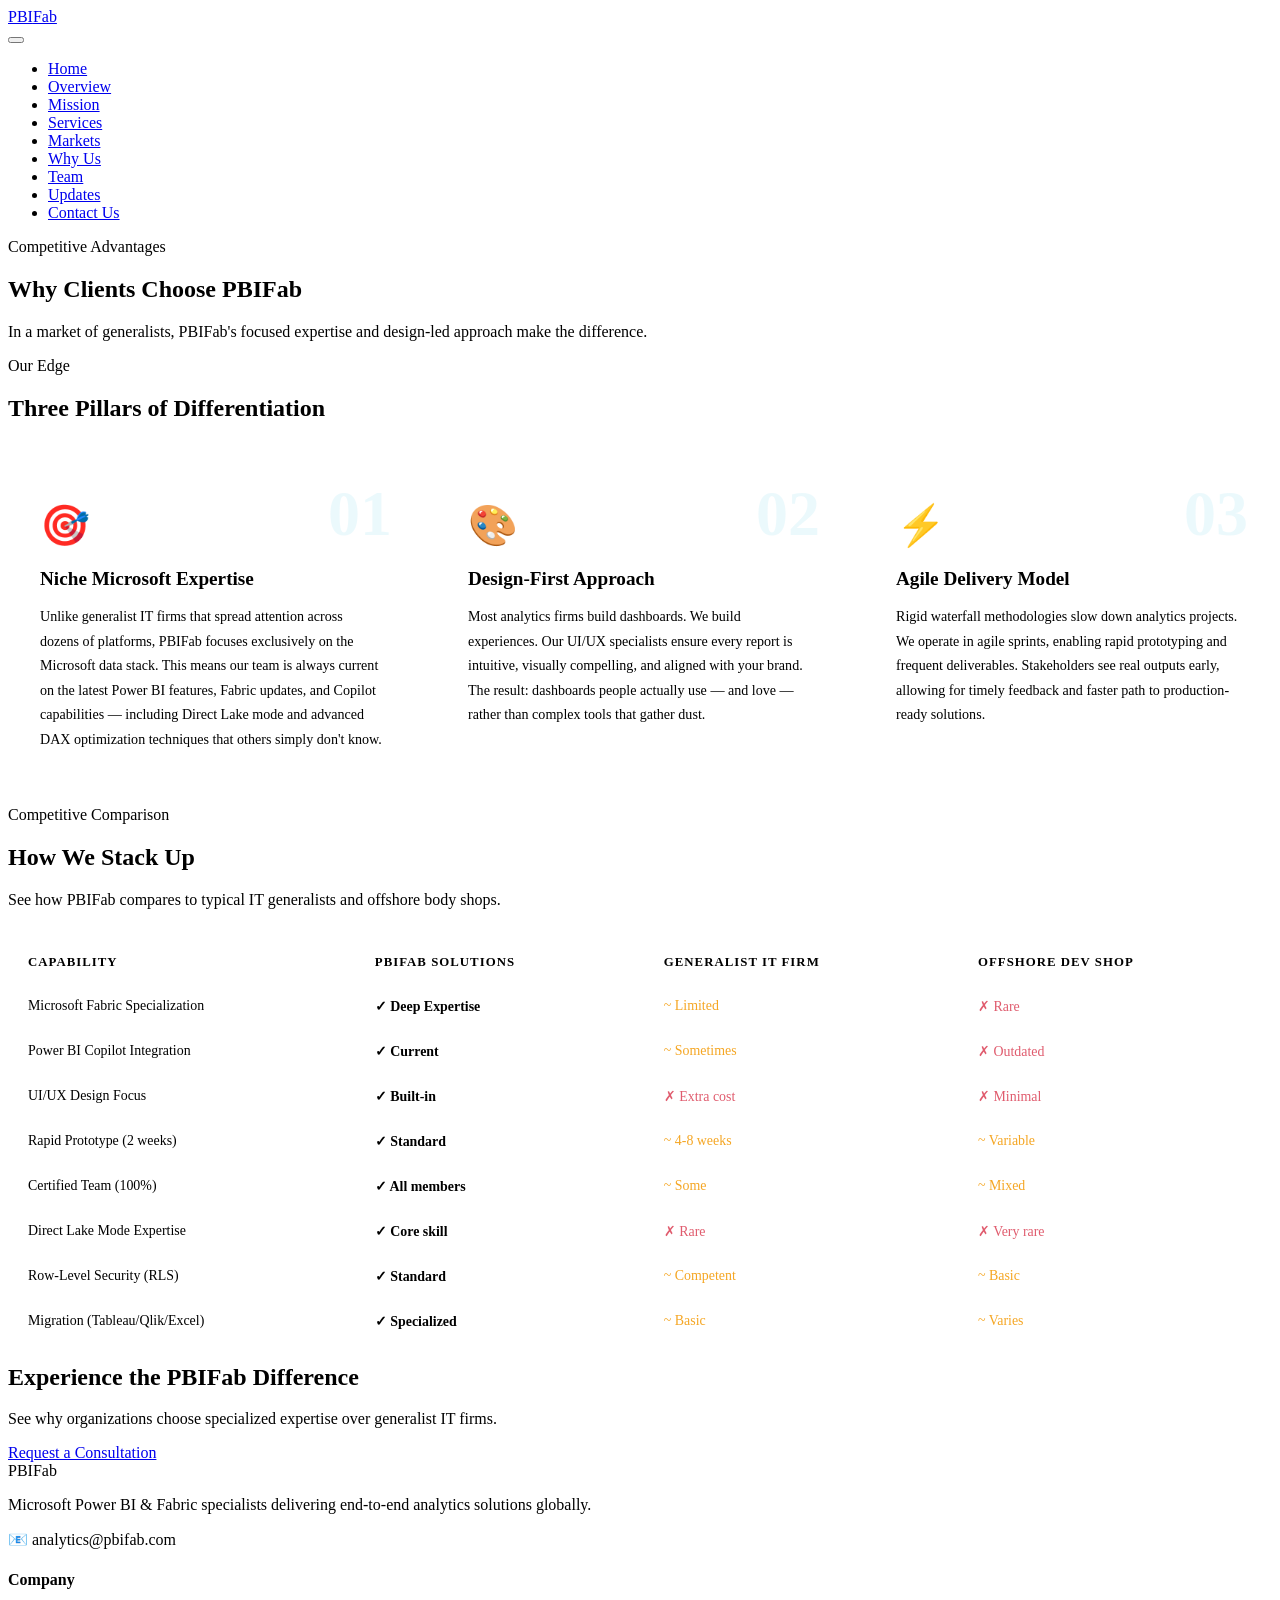
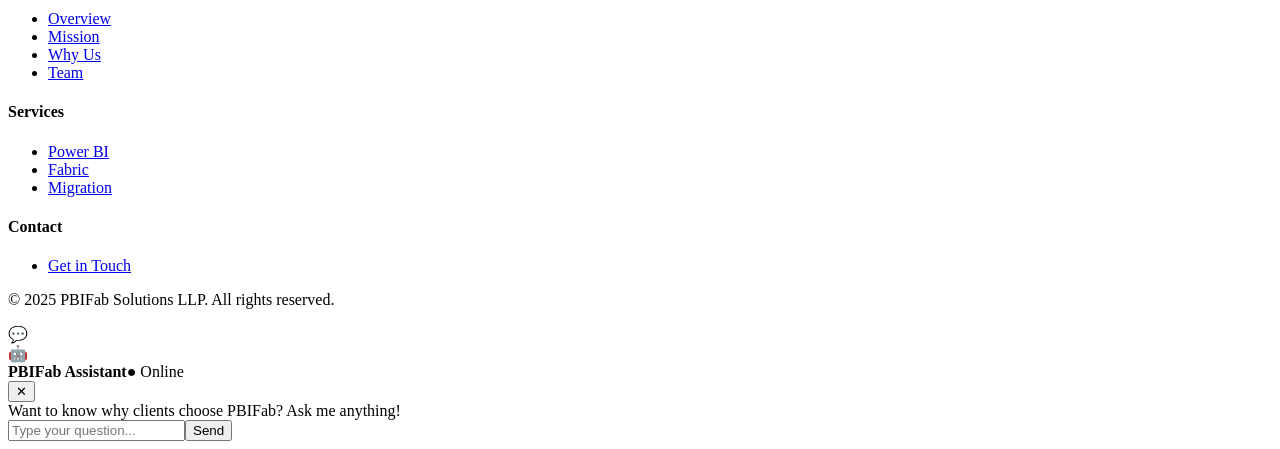
==== advantages.html @ 59e5d29a "Add files via upload" ====
<!DOCTYPE html>
<html lang="en">
<head>
  <meta charset="UTF-8"/><meta name="viewport" content="width=device-width, initial-scale=1.0"/>
  <title>Why PBIFab — Competitive Advantages</title>
  <link rel="stylesheet" href="../css/style.css"/>
  <link rel="preconnect" href="https://fonts.googleapis.com">
  <link href="https://fonts.googleapis.com/css2?family=Syne:wght@400;600;700;800&family=DM+Sans:ital,wght@0,300;0,400;0,500;1,300&display=swap" rel="stylesheet">
  <style>
    .adv-card {
      background: var(--surface);
      border: 1px solid var(--border);
      border-radius: var(--radius-lg);
      padding: 40px 32px;
      transition: all var(--transition);
      position: relative; overflow: hidden;
    }
    .adv-card::after {
      content: attr(data-num);
      position: absolute; top: 20px; right: 24px;
      font-family: var(--font-display);
      font-size: 4rem; font-weight: 800;
      color: rgba(0,180,216,0.08); line-height: 1;
    }
    .adv-card:hover {
      border-color: var(--azure-light);
      box-shadow: var(--shadow-glow);
      transform: translateY(-5px);
      background: var(--surface-hover);
    }
    .adv-icon { font-size: 2.5rem; margin-bottom: 16px; }
    .adv-card h3 { font-family: var(--font-display); font-size: 1.2rem; font-weight: 800; color: var(--white); margin-bottom: 10px; }
    .adv-card p { font-size: 0.88rem; color: var(--text-dim); line-height: 1.75; }
    .adv-grid { display: grid; grid-template-columns: repeat(3, 1fr); gap: 20px; margin-top: 40px; }
    .vs-table {
      width: 100%; border-collapse: collapse;
      margin-top: 32px; border-radius: var(--radius); overflow: hidden;
    }
    .vs-table th {
      padding: 14px 20px;
      background: var(--slate-soft);
      font-family: var(--font-display); font-size: 0.8rem; font-weight: 700;
      letter-spacing: 0.08em; text-transform: uppercase;
      color: var(--text-dim); text-align: left;
      border-bottom: 1px solid var(--border);
    }
    .vs-table th.highlight { color: var(--azure-light); }
    .vs-table td {
      padding: 14px 20px;
      font-size: 0.87rem; color: var(--text-dim);
      border-bottom: 1px solid var(--border);
    }
    .vs-table td.highlight { color: var(--white); font-weight: 500; }
    .vs-table tr:last-child td { border-bottom: none; }
    .vs-table tr:hover td { background: var(--surface); }
    .yes { color: var(--fabric) !important; font-weight: 700 !important; }
    .no { color: #e05c6e !important; }
    .partial { color: #f5a623 !important; }
    @media (max-width: 768px) { .adv-grid { grid-template-columns: 1fr; } }
  </style>
</head>
<body>
<nav class="navbar" id="navbar">
  <div class="nav-brand"><a href="../index.html"><span class="nav-wordmark">PBI<span>Fab</span></span></a></div>
  <button class="hamburger" id="hamburger"><span></span><span></span><span></span></button>
  <ul class="nav-links" id="navLinks">
    <li><a href="../index.html">Home</a></li>
    <li><a href="overview.html">Overview</a></li>
    <li><a href="mission.html">Mission</a></li>
    <li><a href="services.html">Services</a></li>
    <li><a href="markets.html">Markets</a></li>
    <li><a href="advantages.html" class="active">Why Us</a></li>
    <li><a href="team.html">Team</a></li>
    <li><a href="developments.html">Updates</a></li>
    <li><a href="contact.html" class="nav-cta">Contact Us</a></li>
  </ul>
</nav>

<section class="page-hero">
  <div class="container page-hero-inner">
    <div class="section-label">Competitive Advantages</div>
    <h1>Why Clients Choose PBIFab</h1>
    <p>In a market of generalists, PBIFab's focused expertise and design-led approach make the difference.</p>
  </div>
</section>

<section class="content-section">
  <div class="container">
    <div class="section-label">Our Edge</div>
    <h2>Three Pillars of Differentiation</h2>
    <div class="adv-grid">
      <div class="adv-card" data-num="01">
        <div class="adv-icon">🎯</div>
        <h3>Niche Microsoft Expertise</h3>
        <p>Unlike generalist IT firms that spread attention across dozens of platforms, PBIFab focuses exclusively on the Microsoft data stack. This means our team is always current on the latest Power BI features, Fabric updates, and Copilot capabilities — including Direct Lake mode and advanced DAX optimization techniques that others simply don't know.</p>
      </div>
      <div class="adv-card" data-num="02">
        <div class="adv-icon">🎨</div>
        <h3>Design-First Approach</h3>
        <p>Most analytics firms build dashboards. We build experiences. Our UI/UX specialists ensure every report is intuitive, visually compelling, and aligned with your brand. The result: dashboards people actually use — and love — rather than complex tools that gather dust.</p>
      </div>
      <div class="adv-card" data-num="03">
        <div class="adv-icon">⚡</div>
        <h3>Agile Delivery Model</h3>
        <p>Rigid waterfall methodologies slow down analytics projects. We operate in agile sprints, enabling rapid prototyping and frequent deliverables. Stakeholders see real outputs early, allowing for timely feedback and faster path to production-ready solutions.</p>
      </div>
    </div>
  </div>
</section>

<section class="content-section">
  <div class="container">
    <div class="section-label">Competitive Comparison</div>
    <h2>How We Stack Up</h2>
    <p>See how PBIFab compares to typical IT generalists and offshore body shops.</p>
    <table class="vs-table">
      <thead>
        <tr>
          <th>Capability</th>
          <th class="highlight">PBIFab Solutions</th>
          <th>Generalist IT Firm</th>
          <th>Offshore Dev Shop</th>
        </tr>
      </thead>
      <tbody>
        <tr><td>Microsoft Fabric Specialization</td><td class="yes highlight">✓ Deep Expertise</td><td class="partial">~ Limited</td><td class="no">✗ Rare</td></tr>
        <tr><td>Power BI Copilot Integration</td><td class="yes highlight">✓ Current</td><td class="partial">~ Sometimes</td><td class="no">✗ Outdated</td></tr>
        <tr><td>UI/UX Design Focus</td><td class="yes highlight">✓ Built-in</td><td class="no">✗ Extra cost</td><td class="no">✗ Minimal</td></tr>
        <tr><td>Rapid Prototype (2 weeks)</td><td class="yes highlight">✓ Standard</td><td class="partial">~ 4-8 weeks</td><td class="partial">~ Variable</td></tr>
        <tr><td>Certified Team (100%)</td><td class="yes highlight">✓ All members</td><td class="partial">~ Some</td><td class="partial">~ Mixed</td></tr>
        <tr><td>Direct Lake Mode Expertise</td><td class="yes highlight">✓ Core skill</td><td class="no">✗ Rare</td><td class="no">✗ Very rare</td></tr>
        <tr><td>Row-Level Security (RLS)</td><td class="yes highlight">✓ Standard</td><td class="partial">~ Competent</td><td class="partial">~ Basic</td></tr>
        <tr><td>Migration (Tableau/Qlik/Excel)</td><td class="yes highlight">✓ Specialized</td><td class="partial">~ Basic</td><td class="partial">~ Varies</td></tr>
      </tbody>
    </table>
  </div>
</section>

<section class="cta-banner">
  <div class="cta-bg"></div>
  <div class="container cta-inner">
    <h2>Experience the PBIFab Difference</h2>
    <p>See why organizations choose specialized expertise over generalist IT firms.</p>
    <a href="contact.html" class="btn btn-white">Request a Consultation</a>
  </div>
</section>

<footer class="footer">
  <div class="container footer-grid">
    <div class="footer-brand"><span class="nav-wordmark">PBI<span>Fab</span></span><p>Microsoft Power BI & Fabric specialists delivering end-to-end analytics solutions globally.</p><p class="footer-email">📧 analytics@pbifab.com</p></div>
    <div class="footer-links"><h4>Company</h4><ul><li><a href="overview.html">Overview</a></li><li><a href="mission.html">Mission</a></li><li><a href="advantages.html">Why Us</a></li><li><a href="team.html">Team</a></li></ul></div>
    <div class="footer-links"><h4>Services</h4><ul><li><a href="services.html">Power BI</a></li><li><a href="services.html">Fabric</a></li><li><a href="services.html">Migration</a></li></ul></div>
    <div class="footer-links"><h4>Contact</h4><ul><li><a href="contact.html">Get in Touch</a></li></ul></div>
  </div>
  <div class="footer-bottom"><p>© 2025 PBIFab Solutions LLP. All rights reserved.</p></div>
</footer>

<div class="chatbot-btn" id="chatbotBtn"><span class="chat-icon">💬</span></div>
<div class="chatbot-window" id="chatbotWindow">
  <div class="chat-header"><div class="chat-avatar">🤖</div><div><strong>PBIFab Assistant</strong><span class="chat-status">● Online</span></div><button class="chat-close" id="chatClose">✕</button></div>
  <div class="chat-messages" id="chatMessages"><div class="chat-msg bot">Want to know why clients choose PBIFab? Ask me anything!</div></div>
  <div class="chat-input-area"><input type="text" id="chatInput" placeholder="Type your question..."/><button id="chatSend">Send</button></div>
  <div class="chat-form" id="chatForm" style="display:none"><p>Leave your details:</p><input type="text" id="cfName" placeholder="Your Name"/><input type="email" id="cfEmail" placeholder="Your Email"/><textarea id="cfMessage" placeholder="Your Message" rows="3"></textarea><button id="cfSubmit">Send to PBIFab Team</button><div id="cfStatus"></div></div>
</div>
<script src="../js/main.js"></script>
</body>
</html>
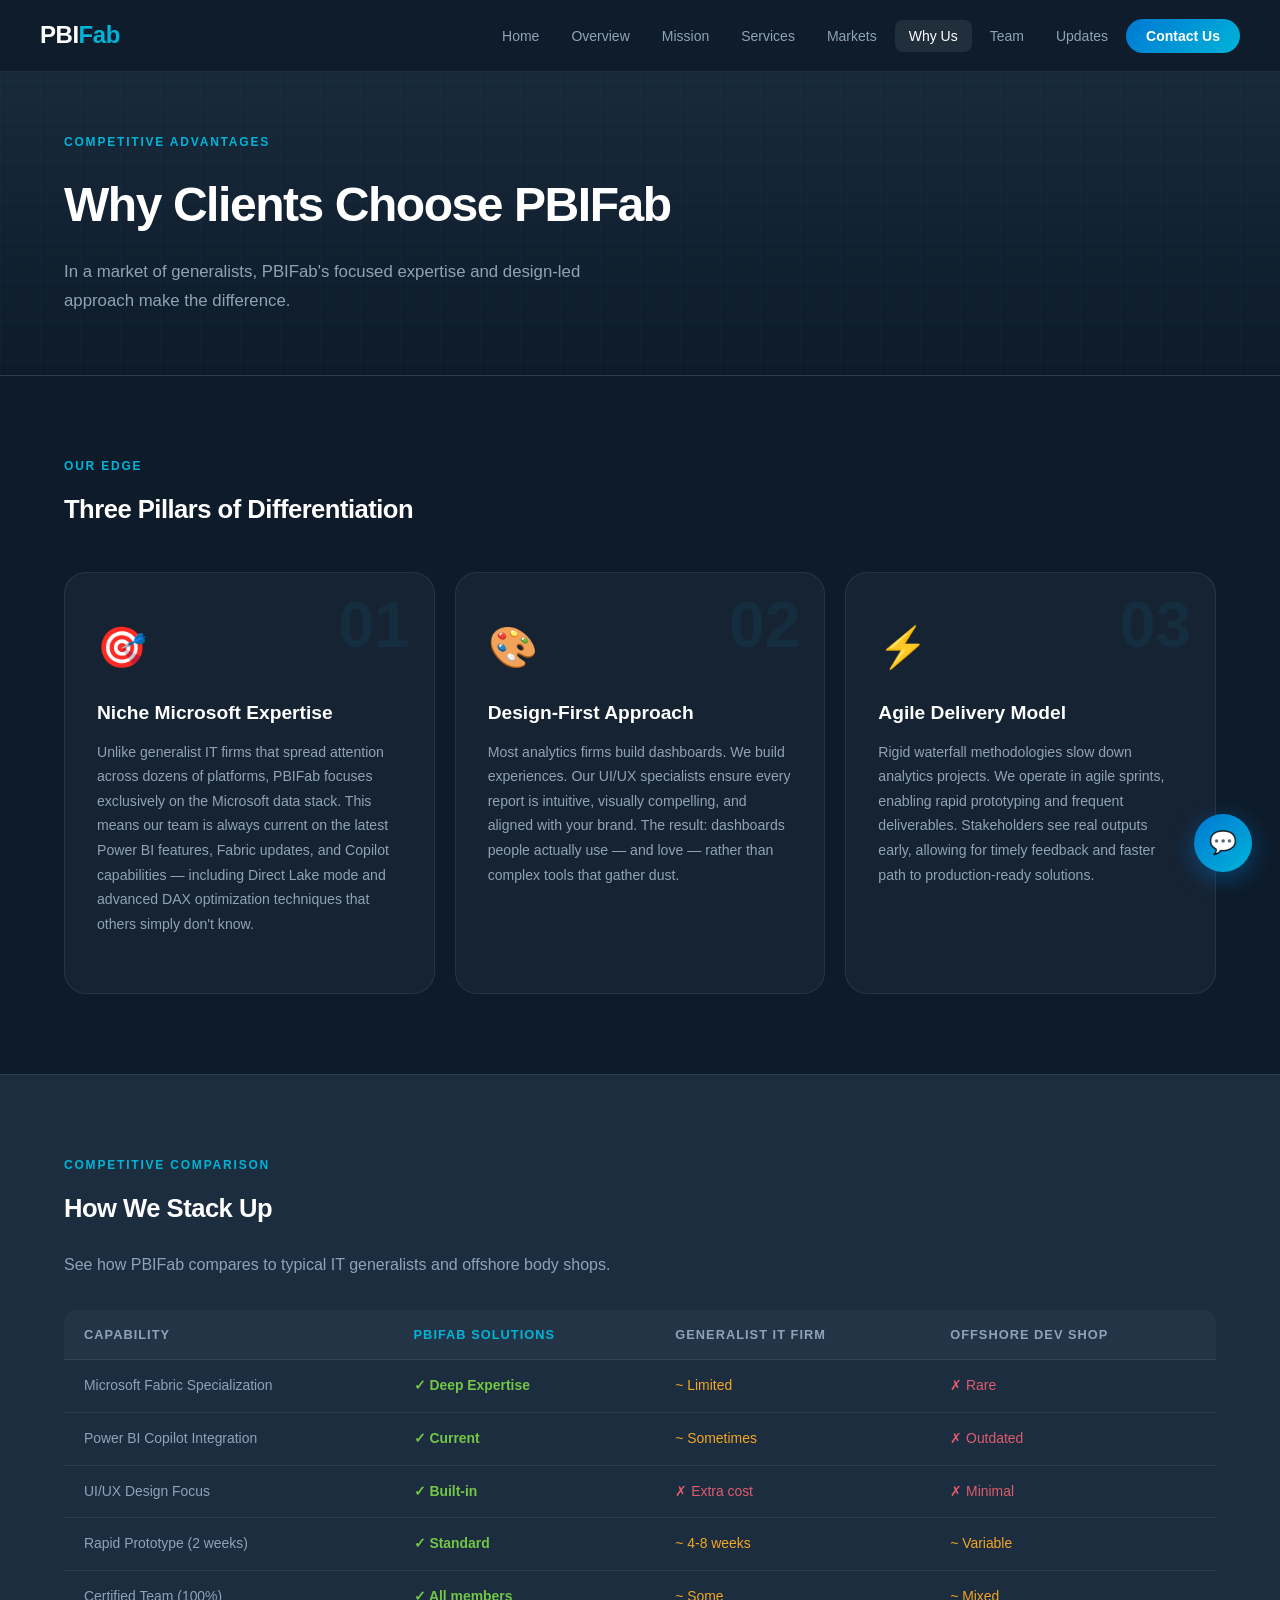
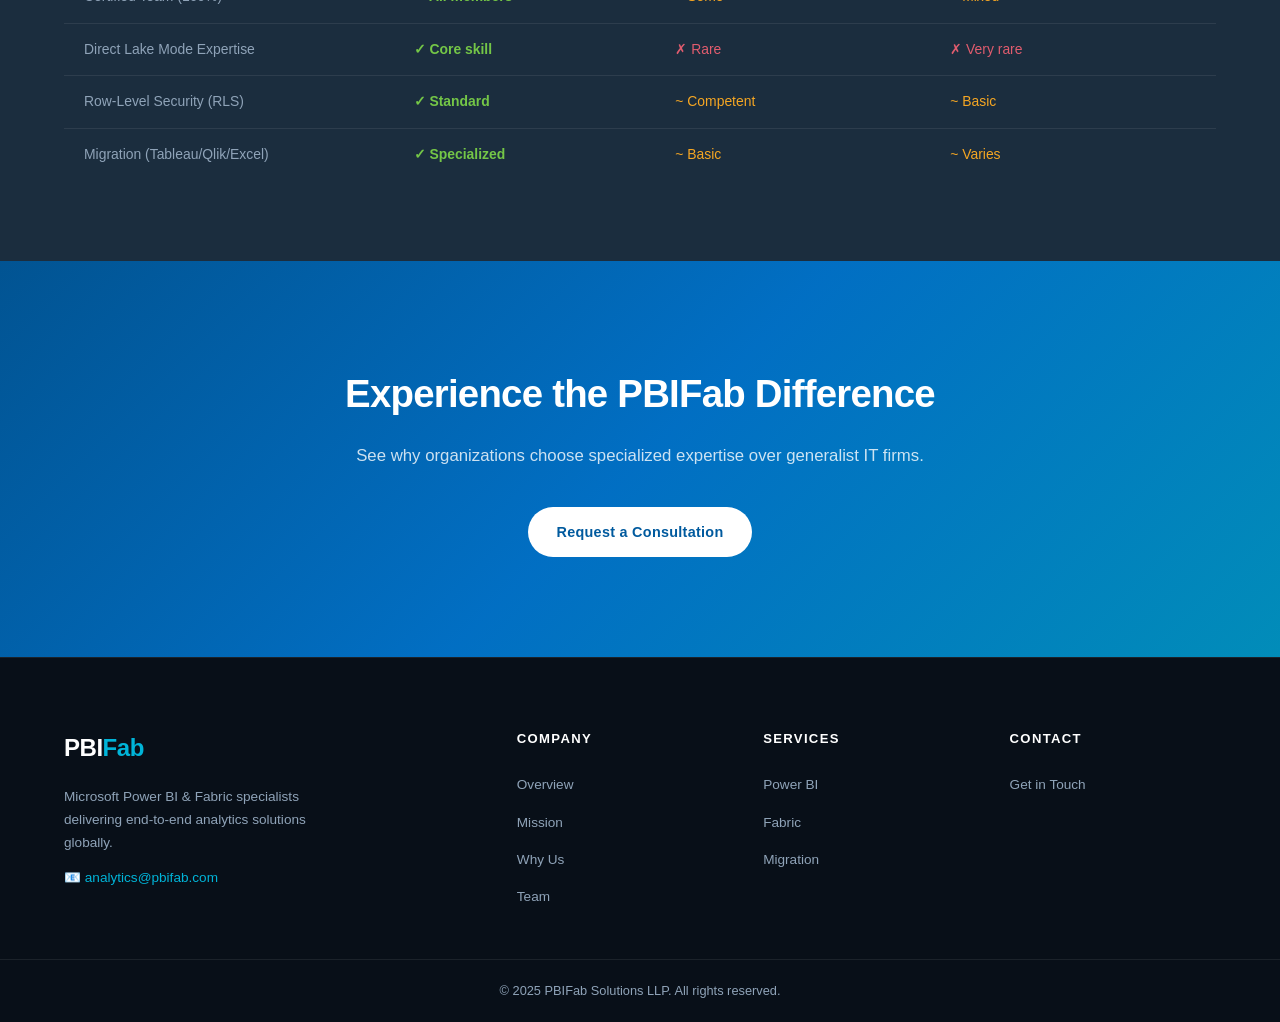
==== commit e471eb53: "Update advantages.html" ====
--- a/advantages.html
+++ b/advantages.html
@@ -3,7 +3,7 @@
 <head>
   <meta charset="UTF-8"/><meta name="viewport" content="width=device-width, initial-scale=1.0"/>
   <title>Why PBIFab — Competitive Advantages</title>
-  <link rel="stylesheet" href="../css/style.css"/>
+  <link rel="stylesheet" href="../style.css"/>
   <link rel="preconnect" href="https://fonts.googleapis.com">
   <link href="https://fonts.googleapis.com/css2?family=Syne:wght@400;600;700;800&family=DM+Sans:ital,wght@0,300;0,400;0,500;1,300&display=swap" rel="stylesheet">
   <style>
--- a/style.css
+++ b/style.css
@@ -0,0 +1,924 @@
+/* =============================================
+   PBIFab Solutions LLP — Main Stylesheet
+   Design System: Corporate Tech · Azure-Slate
+   ============================================= */
+
+:root {
+  --azure: #0078d4;
+  --azure-light: #00b4d8;
+  --azure-dark: #005a9e;
+  --fabric: #74c647;
+  --fabric-dark: #5aa836;
+  --slate: #0d1b2a;
+  --slate-mid: #1b2d3e;
+  --slate-soft: #243447;
+  --text: #e8edf2;
+  --text-dim: #8fa3b8;
+  --white: #ffffff;
+  --surface: rgba(255,255,255,0.04);
+  --surface-hover: rgba(255,255,255,0.08);
+  --border: rgba(255,255,255,0.08);
+  --radius: 14px;
+  --radius-lg: 22px;
+  --shadow: 0 8px 40px rgba(0,0,0,0.35);
+  --shadow-glow: 0 0 40px rgba(0,180,216,0.15);
+  --font-display: 'Syne', sans-serif;
+  --font-body: 'DM Sans', sans-serif;
+  --nav-h: 72px;
+  --transition: 0.25s cubic-bezier(0.4,0,0.2,1);
+}
+
+*, *::before, *::after { box-sizing: border-box; margin: 0; padding: 0; }
+
+html { scroll-behavior: smooth; }
+
+body {
+  background: var(--slate);
+  color: var(--text);
+  font-family: var(--font-body);
+  font-size: 16px;
+  line-height: 1.7;
+  overflow-x: hidden;
+}
+
+a { color: var(--azure-light); text-decoration: none; transition: color var(--transition); }
+a:hover { color: var(--white); }
+
+img { max-width: 100%; display: block; }
+
+/* ─── UTILITIES ─── */
+.container { max-width: 1200px; margin: 0 auto; padding: 0 24px; }
+.center { text-align: center; }
+.gradient-text {
+  background: linear-gradient(135deg, var(--azure-light), var(--fabric));
+  -webkit-background-clip: text;
+  -webkit-text-fill-color: transparent;
+  background-clip: text;
+}
+.section-label {
+  font-family: var(--font-display);
+  font-size: 0.75rem;
+  font-weight: 700;
+  letter-spacing: 0.15em;
+  text-transform: uppercase;
+  color: var(--azure-light);
+  margin-bottom: 12px;
+}
+.section-label.center { text-align: center; }
+
+/* ─── BUTTONS ─── */
+.btn {
+  display: inline-flex; align-items: center; gap: 8px;
+  padding: 13px 28px;
+  border-radius: 50px;
+  font-family: var(--font-display);
+  font-size: 0.9rem;
+  font-weight: 600;
+  letter-spacing: 0.02em;
+  border: none;
+  cursor: pointer;
+  transition: all var(--transition);
+  text-decoration: none;
+}
+.btn-primary {
+  background: linear-gradient(135deg, var(--azure), var(--azure-light));
+  color: var(--white);
+  box-shadow: 0 4px 20px rgba(0,120,212,0.4);
+}
+.btn-primary:hover {
+  transform: translateY(-2px);
+  box-shadow: 0 8px 30px rgba(0,120,212,0.55);
+  color: var(--white);
+}
+.btn-ghost {
+  background: transparent;
+  color: var(--text);
+  border: 1.5px solid var(--border);
+}
+.btn-ghost:hover {
+  border-color: var(--azure-light);
+  color: var(--azure-light);
+  transform: translateY(-2px);
+}
+.btn-white {
+  background: var(--white);
+  color: var(--azure-dark);
+  font-weight: 700;
+}
+.btn-white:hover {
+  transform: translateY(-2px);
+  box-shadow: 0 8px 30px rgba(255,255,255,0.2);
+  color: var(--azure-dark);
+}
+
+/* ─── NAVBAR ─── */
+.navbar {
+  position: fixed; top: 0; left: 0; right: 0; z-index: 1000;
+  height: var(--nav-h);
+  display: flex; align-items: center; justify-content: space-between;
+  padding: 0 40px;
+  background: rgba(13,27,42,0.85);
+  backdrop-filter: blur(20px);
+  border-bottom: 1px solid var(--border);
+  transition: background var(--transition);
+}
+.navbar.scrolled {
+  background: rgba(13,27,42,0.98);
+  box-shadow: var(--shadow);
+}
+.nav-brand { display: flex; align-items: center; gap: 10px; }
+.nav-logo { width: 36px; height: 36px; border-radius: 8px; }
+.nav-wordmark {
+  font-family: var(--font-display);
+  font-size: 1.5rem;
+  font-weight: 800;
+  color: var(--white);
+  letter-spacing: -0.02em;
+}
+.nav-wordmark span { color: var(--azure-light); }
+
+.nav-links {
+  display: flex; align-items: center; gap: 4px;
+  list-style: none;
+}
+.nav-links a {
+  padding: 8px 14px;
+  border-radius: 8px;
+  font-size: 0.875rem;
+  font-weight: 500;
+  color: var(--text-dim);
+  transition: all var(--transition);
+}
+.nav-links a:hover, .nav-links a.active {
+  color: var(--white);
+  background: var(--surface-hover);
+}
+.nav-cta {
+  background: linear-gradient(135deg, var(--azure), var(--azure-light)) !important;
+  color: var(--white) !important;
+  font-weight: 600 !important;
+  padding: 9px 20px !important;
+  border-radius: 50px !important;
+}
+.hamburger {
+  display: none; flex-direction: column; gap: 5px;
+  background: none; border: none; cursor: pointer; padding: 4px;
+}
+.hamburger span {
+  display: block; width: 24px; height: 2px;
+  background: var(--text); border-radius: 2px;
+  transition: all var(--transition);
+}
+
+/* ─── HERO ─── */
+.hero {
+  min-height: 100vh;
+  display: flex; align-items: center;
+  padding: var(--nav-h) 0 0;
+  position: relative;
+  overflow: hidden;
+  gap: 60px;
+}
+.hero-bg {
+  position: absolute; inset: 0; z-index: 0;
+}
+.blob {
+  position: absolute;
+  border-radius: 50%;
+  filter: blur(80px);
+  opacity: 0.35;
+}
+.blob-1 {
+  width: 600px; height: 600px;
+  background: radial-gradient(circle, #0078d4, transparent);
+  top: -100px; left: -100px;
+  animation: blobFloat 8s ease-in-out infinite;
+}
+.blob-2 {
+  width: 500px; height: 500px;
+  background: radial-gradient(circle, #74c647, transparent);
+  bottom: -100px; right: 100px;
+  animation: blobFloat 10s ease-in-out infinite reverse;
+}
+@keyframes blobFloat {
+  0%, 100% { transform: translate(0,0) scale(1); }
+  50% { transform: translate(30px, -30px) scale(1.05); }
+}
+.grid-overlay {
+  position: absolute; inset: 0;
+  background-image:
+    linear-gradient(rgba(255,255,255,0.03) 1px, transparent 1px),
+    linear-gradient(90deg, rgba(255,255,255,0.03) 1px, transparent 1px);
+  background-size: 60px 60px;
+}
+.hero-content {
+  position: relative; z-index: 1;
+  flex: 1; max-width: 580px;
+  padding: 80px 0 80px 60px;
+}
+.hero-badge {
+  display: inline-block;
+  padding: 6px 16px;
+  background: var(--surface);
+  border: 1px solid var(--border);
+  border-radius: 50px;
+  font-size: 0.78rem;
+  font-weight: 500;
+  letter-spacing: 0.05em;
+  color: var(--azure-light);
+  margin-bottom: 24px;
+  animation: fadeSlideUp 0.6s ease both;
+}
+.hero-title {
+  font-family: var(--font-display);
+  font-size: clamp(2.2rem, 4vw, 3.5rem);
+  font-weight: 800;
+  line-height: 1.1;
+  letter-spacing: -0.03em;
+  margin-bottom: 20px;
+  animation: fadeSlideUp 0.7s 0.1s ease both;
+}
+.hero-subtitle {
+  font-size: 1.05rem;
+  color: var(--text-dim);
+  line-height: 1.75;
+  margin-bottom: 32px;
+  max-width: 480px;
+  animation: fadeSlideUp 0.7s 0.2s ease both;
+}
+.hero-actions {
+  display: flex; gap: 14px; flex-wrap: wrap;
+  margin-bottom: 48px;
+  animation: fadeSlideUp 0.7s 0.3s ease both;
+}
+.hero-stats {
+  display: flex; align-items: center; gap: 24px;
+  animation: fadeSlideUp 0.7s 0.4s ease both;
+}
+.stat-num {
+  display: block;
+  font-family: var(--font-display);
+  font-size: 1.75rem;
+  font-weight: 800;
+  color: var(--white);
+}
+.stat-label {
+  font-size: 0.78rem;
+  color: var(--text-dim);
+  text-transform: uppercase;
+  letter-spacing: 0.05em;
+}
+.stat-div {
+  width: 1px; height: 40px;
+  background: var(--border);
+}
+
+/* ─── HERO VISUAL ─── */
+.hero-visual {
+  position: relative; z-index: 1;
+  flex: 1; max-width: 520px;
+  padding: 80px 60px 80px 0;
+  animation: fadeSlideUp 0.8s 0.3s ease both;
+}
+.dashboard-mock {
+  background: var(--slate-mid);
+  border: 1px solid var(--border);
+  border-radius: var(--radius-lg);
+  overflow: hidden;
+  box-shadow: var(--shadow), var(--shadow-glow);
+}
+.mock-header {
+  display: flex; align-items: center; gap: 8px;
+  padding: 14px 20px;
+  background: var(--slate-soft);
+  border-bottom: 1px solid var(--border);
+  font-size: 0.8rem;
+  color: var(--text-dim);
+}
+.mock-dot {
+  width: 10px; height: 10px; border-radius: 50%;
+}
+.mock-dot.red { background: #ff5f57; }
+.mock-dot.yellow { background: #ffbd2e; }
+.mock-dot.green { background: #28ca41; }
+.mock-header span { margin-left: 8px; }
+.mock-body { padding: 20px; display: flex; flex-direction: column; gap: 16px; }
+.mock-kpi { display: flex; align-items: center; gap: 10px; }
+.kpi-val {
+  font-family: var(--font-display);
+  font-size: 1.1rem; font-weight: 800; color: var(--white);
+}
+.kpi-lbl { font-size: 0.78rem; color: var(--text-dim); flex: 1; }
+.kpi-up { font-size: 0.75rem; color: var(--fabric); font-weight: 600; }
+.mock-chart svg { width: 100%; height: 80px; display: block; }
+.mock-bars {
+  display: flex; align-items: flex-end; gap: 8px; height: 60px;
+}
+.bar-item {
+  flex: 1; display: flex; flex-direction: column; align-items: center; gap: 4px;
+}
+.bar {
+  width: 100%;
+  background: linear-gradient(180deg, var(--azure-light), var(--azure));
+  border-radius: 4px 4px 0 0;
+  min-height: 8px;
+  transition: height 1s ease;
+}
+.bar.b2 { background: linear-gradient(180deg, var(--fabric), var(--fabric-dark)); }
+.bar-item span { font-size: 0.65rem; color: var(--text-dim); }
+
+/* ─── SERVICES STRIP ─── */
+.services-strip {
+  padding: 80px 0;
+  background: var(--slate-mid);
+  border-top: 1px solid var(--border);
+  border-bottom: 1px solid var(--border);
+}
+.strip-grid {
+  display: grid;
+  grid-template-columns: repeat(4, 1fr);
+  gap: 1px;
+  background: var(--border);
+  border-radius: var(--radius);
+  overflow: hidden;
+  box-shadow: var(--shadow);
+}
+.strip-card {
+  background: var(--slate-mid);
+  padding: 36px 28px;
+  transition: background var(--transition);
+}
+.strip-card:hover { background: var(--slate-soft); }
+.strip-icon { font-size: 2rem; margin-bottom: 14px; }
+.strip-card h3 {
+  font-family: var(--font-display);
+  font-size: 1rem; font-weight: 700;
+  color: var(--white); margin-bottom: 8px;
+}
+.strip-card p { font-size: 0.85rem; color: var(--text-dim); margin-bottom: 16px; line-height: 1.6; }
+.strip-card a { font-size: 0.82rem; color: var(--azure-light); font-weight: 600; }
+
+/* ─── WHY SECTION ─── */
+.why-section { padding: 100px 0; }
+.two-col {
+  display: grid;
+  grid-template-columns: 1fr 1fr;
+  gap: 80px;
+  align-items: center;
+}
+.why-text h2 {
+  font-family: var(--font-display);
+  font-size: clamp(1.6rem, 2.5vw, 2.2rem);
+  font-weight: 800;
+  line-height: 1.2;
+  letter-spacing: -0.02em;
+  margin-bottom: 16px;
+  color: var(--white);
+}
+.why-text p { color: var(--text-dim); margin-bottom: 24px; }
+.why-text em { color: var(--azure-light); font-style: normal; font-weight: 600; }
+.why-list { list-style: none; margin-bottom: 32px; display: flex; flex-direction: column; gap: 12px; }
+.why-list li { display: flex; align-items: center; gap: 10px; font-size: 0.9rem; color: var(--text-dim); }
+.check { color: var(--fabric); font-weight: 700; font-size: 1rem; }
+.why-visual {
+  display: grid;
+  grid-template-columns: 1fr 1fr;
+  gap: 16px;
+  position: relative;
+}
+.feature-card {
+  background: var(--surface);
+  border: 1px solid var(--border);
+  border-radius: var(--radius);
+  padding: 24px 20px;
+  transition: all var(--transition);
+}
+.feature-card:hover {
+  background: var(--surface-hover);
+  border-color: var(--azure-light);
+  transform: translateY(-4px);
+  box-shadow: var(--shadow-glow);
+}
+.fc1 { grid-column: span 2; }
+.fc-icon { font-size: 1.75rem; margin-bottom: 10px; }
+.feature-card h4 {
+  font-family: var(--font-display);
+  font-size: 0.95rem; font-weight: 700;
+  color: var(--white); margin-bottom: 6px;
+}
+.feature-card p { font-size: 0.82rem; color: var(--text-dim); }
+
+/* ─── INDUSTRIES ─── */
+.industries-section {
+  padding: 100px 0;
+  background: var(--slate-mid);
+}
+.industries-section h2 {
+  font-family: var(--font-display);
+  font-size: clamp(1.6rem, 2.5vw, 2.2rem);
+  font-weight: 800;
+  letter-spacing: -0.02em;
+  color: var(--white);
+  margin-bottom: 48px;
+  text-align: center;
+}
+.industry-grid {
+  display: grid;
+  grid-template-columns: repeat(4, 1fr);
+  gap: 20px;
+}
+.industry-card {
+  background: var(--surface);
+  border: 1px solid var(--border);
+  border-radius: var(--radius);
+  padding: 32px 24px;
+  text-align: center;
+  transition: all var(--transition);
+}
+.industry-card:hover {
+  transform: translateY(-6px);
+  border-color: var(--azure-light);
+  box-shadow: var(--shadow-glow);
+  background: var(--surface-hover);
+}
+.ind-icon { font-size: 2.5rem; margin-bottom: 14px; }
+.industry-card h3 {
+  font-family: var(--font-display);
+  font-size: 1rem; font-weight: 700;
+  color: var(--white); margin-bottom: 8px;
+}
+.industry-card p { font-size: 0.82rem; color: var(--text-dim); line-height: 1.6; }
+
+/* ─── CTA BANNER ─── */
+.cta-banner {
+  padding: 100px 0;
+  position: relative;
+  overflow: hidden;
+  text-align: center;
+}
+.cta-bg {
+  position: absolute; inset: 0;
+  background: linear-gradient(135deg, var(--azure-dark) 0%, var(--azure) 50%, #0099c9 100%);
+  opacity: 0.9;
+}
+.cta-inner { position: relative; z-index: 1; }
+.cta-banner h2 {
+  font-family: var(--font-display);
+  font-size: clamp(1.8rem, 3vw, 2.8rem);
+  font-weight: 800;
+  letter-spacing: -0.02em;
+  color: var(--white);
+  margin-bottom: 16px;
+}
+.cta-banner p { font-size: 1.05rem; color: rgba(255,255,255,0.8); margin-bottom: 36px; }
+
+/* ─── FOOTER ─── */
+.footer {
+  background: #080f18;
+  padding: 70px 0 0;
+  border-top: 1px solid var(--border);
+}
+.footer-grid {
+  display: grid;
+  grid-template-columns: 2fr 1fr 1fr 1fr;
+  gap: 40px;
+  padding-bottom: 50px;
+}
+.footer-brand .nav-wordmark { display: block; margin-bottom: 16px; }
+.footer-brand p { font-size: 0.85rem; color: var(--text-dim); line-height: 1.7; max-width: 260px; }
+.footer-email { color: var(--azure-light) !important; margin-top: 12px !important; }
+.footer-links h4 {
+  font-family: var(--font-display);
+  font-size: 0.82rem; font-weight: 700;
+  letter-spacing: 0.1em; text-transform: uppercase;
+  color: var(--white); margin-bottom: 20px;
+}
+.footer-links ul { list-style: none; display: flex; flex-direction: column; gap: 10px; }
+.footer-links ul li a { font-size: 0.85rem; color: var(--text-dim); }
+.footer-links ul li a:hover { color: var(--azure-light); }
+.footer-bottom {
+  border-top: 1px solid var(--border);
+  padding: 20px 40px;
+  text-align: center;
+  font-size: 0.8rem;
+  color: var(--text-dim);
+}
+.footer-bottom a { color: var(--text-dim); }
+.footer-bottom a:hover { color: var(--azure-light); }
+
+/* ─── PAGE HERO (inner pages) ─── */
+.page-hero {
+  padding: calc(var(--nav-h) + 60px) 0 60px;
+  background: linear-gradient(180deg, var(--slate-mid) 0%, var(--slate) 100%);
+  border-bottom: 1px solid var(--border);
+  position: relative; overflow: hidden;
+}
+.page-hero::before {
+  content: '';
+  position: absolute; inset: 0;
+  background-image:
+    linear-gradient(rgba(0,120,212,0.05) 1px, transparent 1px),
+    linear-gradient(90deg, rgba(0,120,212,0.05) 1px, transparent 1px);
+  background-size: 40px 40px;
+}
+.page-hero-inner { position: relative; z-index: 1; }
+.page-hero h1 {
+  font-family: var(--font-display);
+  font-size: clamp(2rem, 4vw, 3rem);
+  font-weight: 800;
+  letter-spacing: -0.03em;
+  color: var(--white);
+  margin-bottom: 12px;
+}
+.page-hero p { font-size: 1.05rem; color: var(--text-dim); max-width: 580px; }
+
+/* ─── CONTENT SECTIONS (inner pages) ─── */
+.content-section { padding: 80px 0; }
+.content-section + .content-section {
+  border-top: 1px solid var(--border);
+  background: var(--slate-mid);
+}
+.content-section h2 {
+  font-family: var(--font-display);
+  font-size: clamp(1.4rem, 2vw, 1.9rem);
+  font-weight: 800;
+  letter-spacing: -0.02em;
+  color: var(--white);
+  margin-bottom: 20px;
+}
+.content-section p { color: var(--text-dim); margin-bottom: 16px; max-width: 720px; }
+.content-section ul { list-style: none; display: flex; flex-direction: column; gap: 12px; margin-bottom: 24px; }
+.content-section ul li {
+  display: flex; gap: 10px;
+  font-size: 0.9rem; color: var(--text-dim);
+}
+.content-section ul li::before { content: '→'; color: var(--azure-light); font-weight: 700; flex-shrink: 0; }
+
+/* ─── CARDS GRID ─── */
+.cards-grid {
+  display: grid;
+  grid-template-columns: repeat(auto-fit, minmax(260px, 1fr));
+  gap: 20px;
+  margin-top: 40px;
+}
+.card {
+  background: var(--surface);
+  border: 1px solid var(--border);
+  border-radius: var(--radius);
+  padding: 30px 24px;
+  transition: all var(--transition);
+}
+.card:hover {
+  transform: translateY(-5px);
+  border-color: var(--azure-light);
+  box-shadow: var(--shadow-glow);
+  background: var(--surface-hover);
+}
+.card-icon { font-size: 2rem; margin-bottom: 14px; }
+.card h3 {
+  font-family: var(--font-display);
+  font-size: 1rem; font-weight: 700;
+  color: var(--white); margin-bottom: 8px;
+}
+.card p { font-size: 0.84rem; color: var(--text-dim); line-height: 1.65; }
+
+/* ─── INFO GRID ─── */
+.info-grid {
+  display: grid;
+  grid-template-columns: repeat(2, 1fr);
+  gap: 20px;
+  margin-top: 32px;
+}
+.info-item {
+  background: var(--surface);
+  border: 1px solid var(--border);
+  border-radius: var(--radius);
+  padding: 20px 24px;
+  display: flex; flex-direction: column; gap: 4px;
+}
+.info-item .label {
+  font-size: 0.75rem; font-weight: 600;
+  text-transform: uppercase; letter-spacing: 0.1em;
+  color: var(--azure-light);
+}
+.info-item .value { font-size: 0.95rem; color: var(--white); }
+
+/* ─── MISSION CARDS ─── */
+.mission-cards {
+  display: grid; grid-template-columns: 1fr 1fr; gap: 30px; margin-top: 40px;
+}
+.mission-card {
+  background: linear-gradient(135deg, var(--slate-mid), var(--slate-soft));
+  border: 1px solid var(--border);
+  border-radius: var(--radius-lg);
+  padding: 40px 32px;
+  position: relative; overflow: hidden;
+}
+.mission-card::before {
+  content: '';
+  position: absolute; top: 0; left: 0; right: 0; height: 3px;
+  background: linear-gradient(90deg, var(--azure), var(--azure-light));
+}
+.mission-card.vision::before { background: linear-gradient(90deg, var(--fabric), var(--azure-light)); }
+.mission-card .mc-label {
+  font-family: var(--font-display);
+  font-size: 0.75rem; font-weight: 700;
+  letter-spacing: 0.15em; text-transform: uppercase;
+  color: var(--azure-light); margin-bottom: 12px;
+}
+.mission-card.vision .mc-label { color: var(--fabric); }
+.mission-card h3 {
+  font-family: var(--font-display);
+  font-size: 1.3rem; font-weight: 800;
+  color: var(--white); margin-bottom: 14px;
+}
+.mission-card p { color: var(--text-dim); font-size: 0.92rem; line-height: 1.75; }
+
+/* ─── CONTACT FORM ─── */
+.contact-layout {
+  display: grid;
+  grid-template-columns: 1fr 1.4fr;
+  gap: 60px; align-items: start;
+}
+.contact-info h2 {
+  font-family: var(--font-display);
+  font-size: 1.8rem; font-weight: 800;
+  color: var(--white); margin-bottom: 16px;
+}
+.contact-info p { color: var(--text-dim); margin-bottom: 28px; }
+.contact-detail {
+  display: flex; align-items: center; gap: 12px;
+  padding: 16px 20px;
+  background: var(--surface);
+  border: 1px solid var(--border);
+  border-radius: var(--radius);
+  margin-bottom: 12px;
+}
+.contact-detail .cd-icon { font-size: 1.4rem; }
+.contact-detail .cd-label { font-size: 0.75rem; color: var(--text-dim); }
+.contact-detail .cd-value { font-size: 0.9rem; color: var(--white); font-weight: 500; }
+.contact-form-box {
+  background: var(--surface);
+  border: 1px solid var(--border);
+  border-radius: var(--radius-lg);
+  padding: 40px;
+}
+.contact-form-box h3 {
+  font-family: var(--font-display);
+  font-size: 1.1rem; font-weight: 700;
+  color: var(--white); margin-bottom: 24px;
+}
+.form-row { display: grid; grid-template-columns: 1fr 1fr; gap: 16px; }
+.form-group { display: flex; flex-direction: column; gap: 6px; margin-bottom: 16px; }
+.form-group label { font-size: 0.8rem; font-weight: 600; color: var(--text-dim); letter-spacing: 0.05em; }
+.form-group input,
+.form-group select,
+.form-group textarea {
+  background: var(--slate);
+  border: 1px solid var(--border);
+  border-radius: 10px;
+  padding: 12px 16px;
+  color: var(--text);
+  font-family: var(--font-body);
+  font-size: 0.9rem;
+  outline: none;
+  transition: border-color var(--transition);
+  width: 100%;
+  resize: vertical;
+}
+.form-group input:focus,
+.form-group select:focus,
+.form-group textarea:focus {
+  border-color: var(--azure-light);
+  box-shadow: 0 0 0 3px rgba(0,180,216,0.1);
+}
+.form-group select option { background: var(--slate-mid); }
+.form-submit { width: 100%; justify-content: center; padding: 15px; font-size: 1rem; }
+.form-success {
+  display: none;
+  text-align: center;
+  padding: 20px;
+  color: var(--fabric);
+  font-size: 0.9rem;
+}
+
+/* ─── CHATBOT ─── */
+.chatbot-btn {
+  position: fixed; bottom: 28px; right: 28px; z-index: 999;
+  width: 58px; height: 58px;
+  background: linear-gradient(135deg, var(--azure), var(--azure-light));
+  border-radius: 50%;
+  display: flex; align-items: center; justify-content: center;
+  cursor: pointer;
+  box-shadow: 0 6px 24px rgba(0,120,212,0.45);
+  transition: transform var(--transition);
+}
+.chatbot-btn:hover { transform: scale(1.1); }
+.chat-icon { font-size: 1.4rem; }
+.chatbot-window {
+  position: fixed; bottom: 100px; right: 28px; z-index: 999;
+  width: 360px;
+  background: var(--slate-mid);
+  border: 1px solid var(--border);
+  border-radius: var(--radius-lg);
+  box-shadow: var(--shadow);
+  display: none;
+  flex-direction: column;
+  overflow: hidden;
+  max-height: 500px;
+}
+.chatbot-window.open { display: flex; }
+.chat-header {
+  display: flex; align-items: center; gap: 10px;
+  padding: 16px 18px;
+  background: var(--slate-soft);
+  border-bottom: 1px solid var(--border);
+}
+.chat-avatar { font-size: 1.6rem; }
+.chat-header strong { font-size: 0.9rem; color: var(--white); }
+.chat-status { display: block; font-size: 0.72rem; color: var(--fabric); }
+.chat-close {
+  margin-left: auto;
+  background: none; border: none; color: var(--text-dim);
+  cursor: pointer; font-size: 1rem; padding: 4px;
+}
+.chat-messages {
+  flex: 1; overflow-y: auto; padding: 16px;
+  display: flex; flex-direction: column; gap: 10px;
+}
+.chat-msg {
+  max-width: 85%; padding: 10px 14px;
+  border-radius: 14px; font-size: 0.85rem; line-height: 1.55;
+}
+.chat-msg.bot {
+  background: var(--surface);
+  border: 1px solid var(--border);
+  color: var(--text);
+  align-self: flex-start;
+  border-bottom-left-radius: 4px;
+}
+.chat-msg.user {
+  background: linear-gradient(135deg, var(--azure), var(--azure-light));
+  color: var(--white);
+  align-self: flex-end;
+  border-bottom-right-radius: 4px;
+}
+.chat-input-area {
+  display: flex; gap: 8px; padding: 12px;
+  border-top: 1px solid var(--border);
+}
+.chat-input-area input {
+  flex: 1;
+  background: var(--slate);
+  border: 1px solid var(--border);
+  border-radius: 8px;
+  padding: 10px 12px;
+  color: var(--text);
+  font-size: 0.85rem;
+  outline: none;
+}
+.chat-input-area input:focus { border-color: var(--azure-light); }
+.chat-input-area button {
+  background: var(--azure);
+  color: var(--white);
+  border: none;
+  border-radius: 8px;
+  padding: 10px 16px;
+  cursor: pointer;
+  font-weight: 600;
+  font-size: 0.82rem;
+  transition: background var(--transition);
+}
+.chat-input-area button:hover { background: var(--azure-light); }
+.chat-form {
+  padding: 14px;
+  border-top: 1px solid var(--border);
+  display: flex; flex-direction: column; gap: 8px;
+}
+.chat-form p { font-size: 0.82rem; color: var(--text-dim); }
+.chat-form input,
+.chat-form textarea {
+  background: var(--slate);
+  border: 1px solid var(--border);
+  border-radius: 8px;
+  padding: 9px 12px;
+  color: var(--text);
+  font-size: 0.82rem;
+  outline: none;
+  font-family: var(--font-body);
+  width: 100%; resize: none;
+}
+.chat-form button {
+  background: linear-gradient(135deg, var(--azure), var(--azure-light));
+  color: var(--white);
+  border: none; border-radius: 8px;
+  padding: 10px; cursor: pointer;
+  font-weight: 600; font-size: 0.82rem;
+}
+#cfStatus { font-size: 0.8rem; color: var(--fabric); text-align: center; }
+
+/* ─── TEAM SECTION ─── */
+.team-grid {
+  display: grid;
+  grid-template-columns: repeat(auto-fit, minmax(220px, 1fr));
+  gap: 20px;
+  margin-top: 40px;
+}
+.team-card {
+  background: var(--surface);
+  border: 1px solid var(--border);
+  border-radius: var(--radius);
+  padding: 30px 20px;
+  text-align: center;
+  transition: all var(--transition);
+}
+.team-card:hover {
+  transform: translateY(-5px);
+  border-color: var(--azure-light);
+  box-shadow: var(--shadow-glow);
+}
+.team-avatar {
+  width: 64px; height: 64px;
+  border-radius: 50%;
+  background: linear-gradient(135deg, var(--azure), var(--fabric));
+  display: flex; align-items: center; justify-content: center;
+  font-size: 1.6rem;
+  margin: 0 auto 14px;
+}
+.team-card h3 { font-family: var(--font-display); font-size: 0.95rem; font-weight: 700; color: var(--white); margin-bottom: 4px; }
+.team-card .role { font-size: 0.78rem; color: var(--azure-light); margin-bottom: 10px; }
+.team-card p { font-size: 0.8rem; color: var(--text-dim); }
+
+/* ─── TIMELINE ─── */
+.timeline { margin-top: 40px; display: flex; flex-direction: column; gap: 0; }
+.timeline-item {
+  display: flex; gap: 24px;
+  padding-bottom: 36px;
+  position: relative;
+}
+.timeline-item:not(:last-child)::after {
+  content: '';
+  position: absolute; left: 19px; top: 44px; bottom: 0;
+  width: 2px; background: var(--border);
+}
+.timeline-dot {
+  width: 40px; height: 40px; flex-shrink: 0;
+  border-radius: 50%;
+  background: linear-gradient(135deg, var(--azure), var(--azure-light));
+  display: flex; align-items: center; justify-content: center;
+  font-size: 1rem;
+  box-shadow: 0 0 16px rgba(0,120,212,0.35);
+  z-index: 1;
+}
+.timeline-body h3 {
+  font-family: var(--font-display);
+  font-size: 1rem; font-weight: 700;
+  color: var(--white); margin-bottom: 6px;
+}
+.timeline-body p { font-size: 0.87rem; color: var(--text-dim); line-height: 1.65; }
+
+/* ─── ANIMATIONS ─── */
+@keyframes fadeSlideUp {
+  from { opacity: 0; transform: translateY(24px); }
+  to { opacity: 1; transform: translateY(0); }
+}
+.animate-in {
+  animation: fadeSlideUp 0.6s ease both;
+}
+
+/* ─── RESPONSIVE ─── */
+@media (max-width: 1024px) {
+  .hero { flex-direction: column; padding-bottom: 60px; }
+  .hero-content { padding: 80px 40px 0; max-width: 100%; }
+  .hero-visual { padding: 30px 40px 60px; max-width: 100%; width: 100%; }
+  .strip-grid { grid-template-columns: repeat(2, 1fr); }
+  .industry-grid { grid-template-columns: repeat(2, 1fr); }
+  .footer-grid { grid-template-columns: 1fr 1fr; }
+}
+@media (max-width: 768px) {
+  .hamburger { display: flex; }
+  .nav-links {
+    position: fixed; inset: var(--nav-h) 0 0 0;
+    background: var(--slate-mid);
+    flex-direction: column; align-items: center; justify-content: center;
+    gap: 8px;
+    transform: translateX(100%);
+    transition: transform var(--transition);
+    z-index: 999;
+  }
+  .nav-links.open { transform: translateX(0); }
+  .nav-links a { font-size: 1.1rem; padding: 14px 20px; }
+  .navbar { padding: 0 20px; }
+  .hero-content { padding: 60px 24px 0; }
+  .hero-visual { padding: 20px 24px 40px; }
+  .hero-stats { flex-wrap: wrap; gap: 16px; }
+  .two-col { grid-template-columns: 1fr; gap: 40px; }
+  .industry-grid { grid-template-columns: 1fr 1fr; }
+  .strip-grid { grid-template-columns: 1fr; }
+  .mission-cards { grid-template-columns: 1fr; }
+  .contact-layout { grid-template-columns: 1fr; }
+  .form-row { grid-template-columns: 1fr; }
+  .footer-grid { grid-template-columns: 1fr; }
+  .chatbot-window { width: calc(100vw - 56px); right: 14px; }
+  .info-grid { grid-template-columns: 1fr; }
+}
